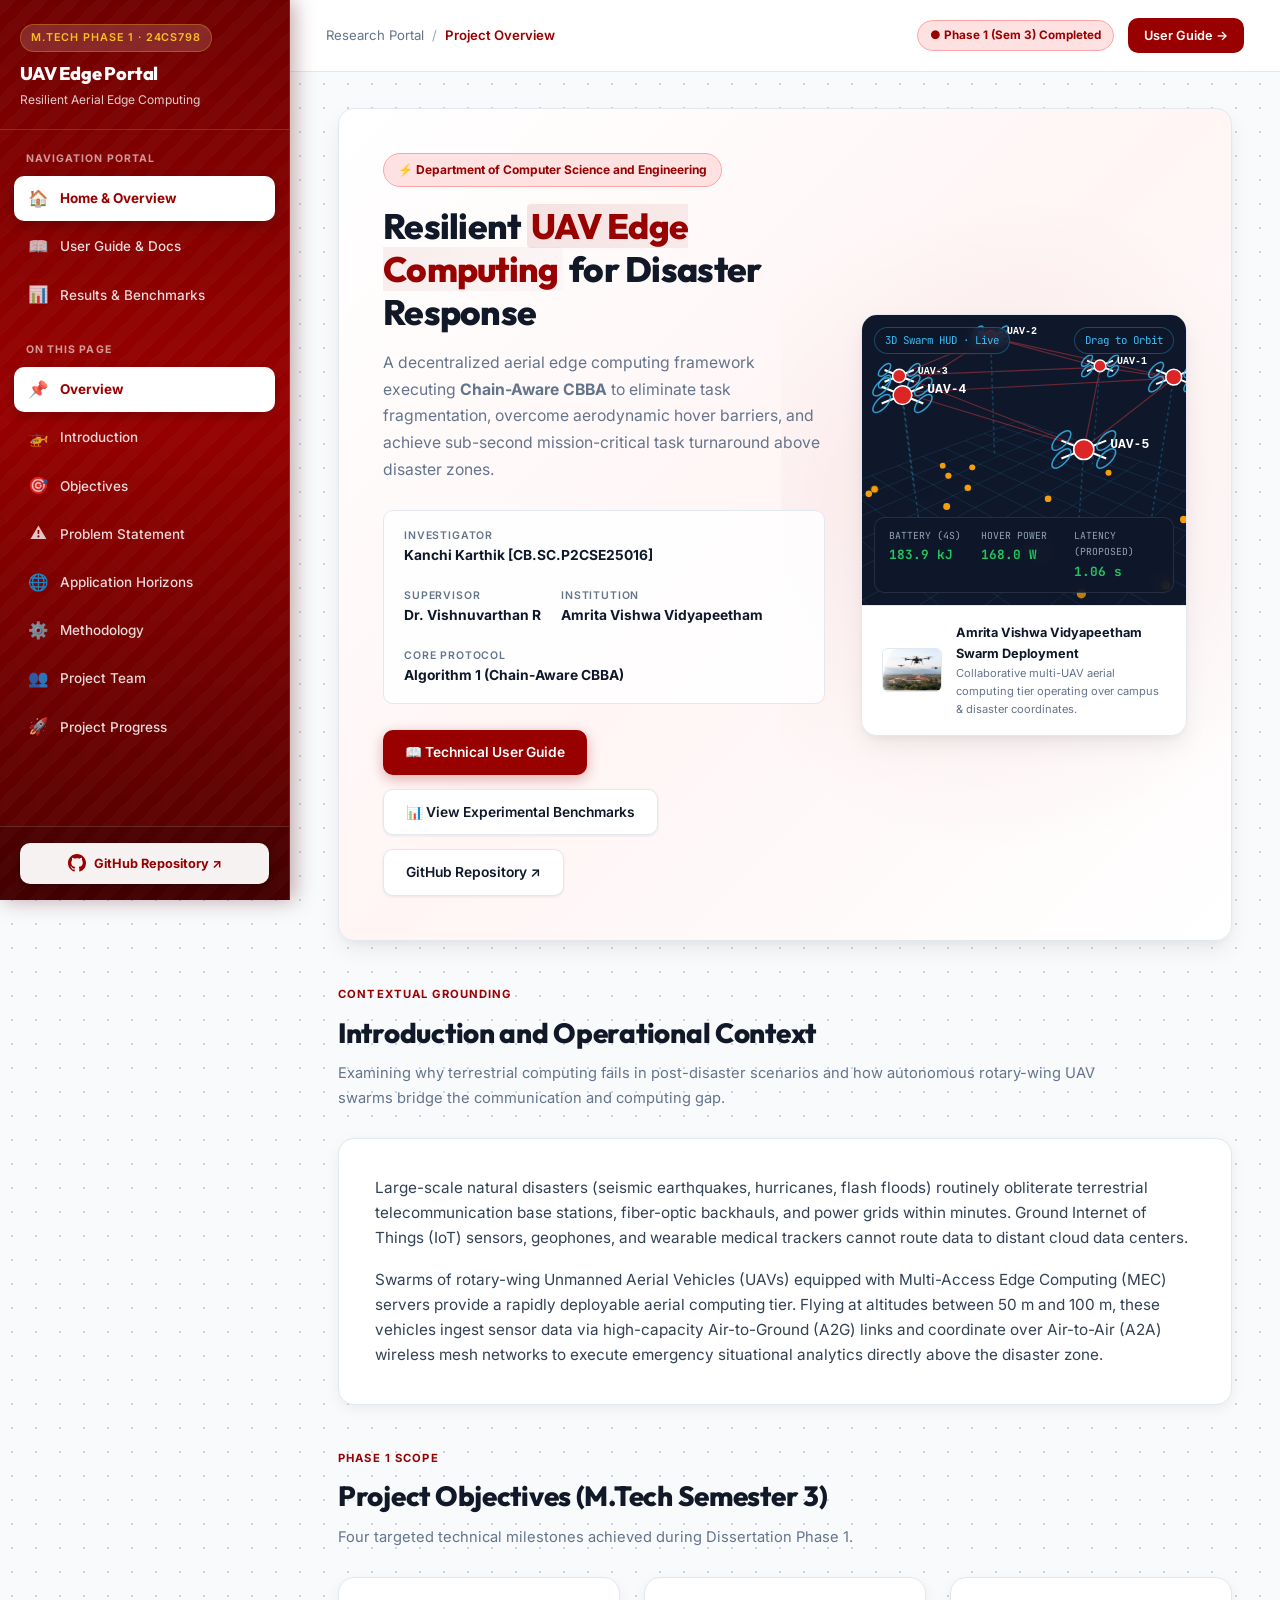
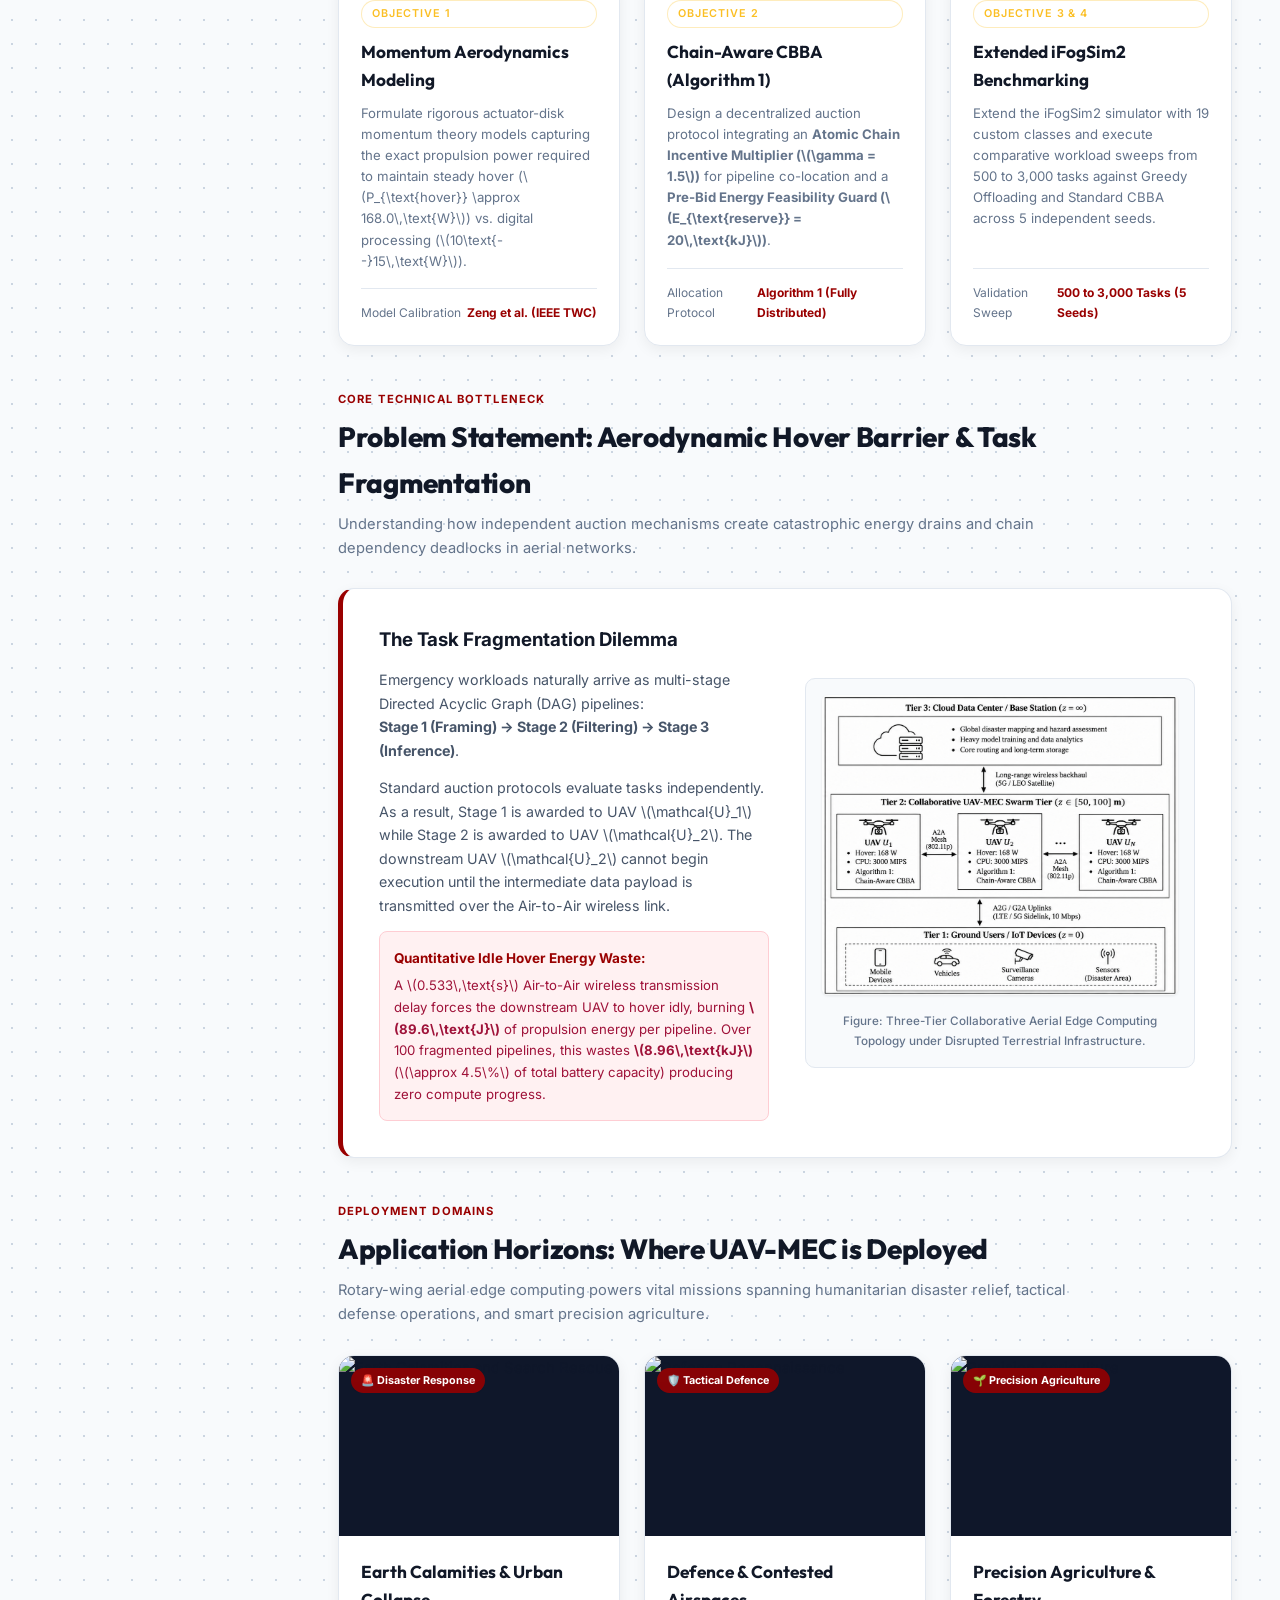
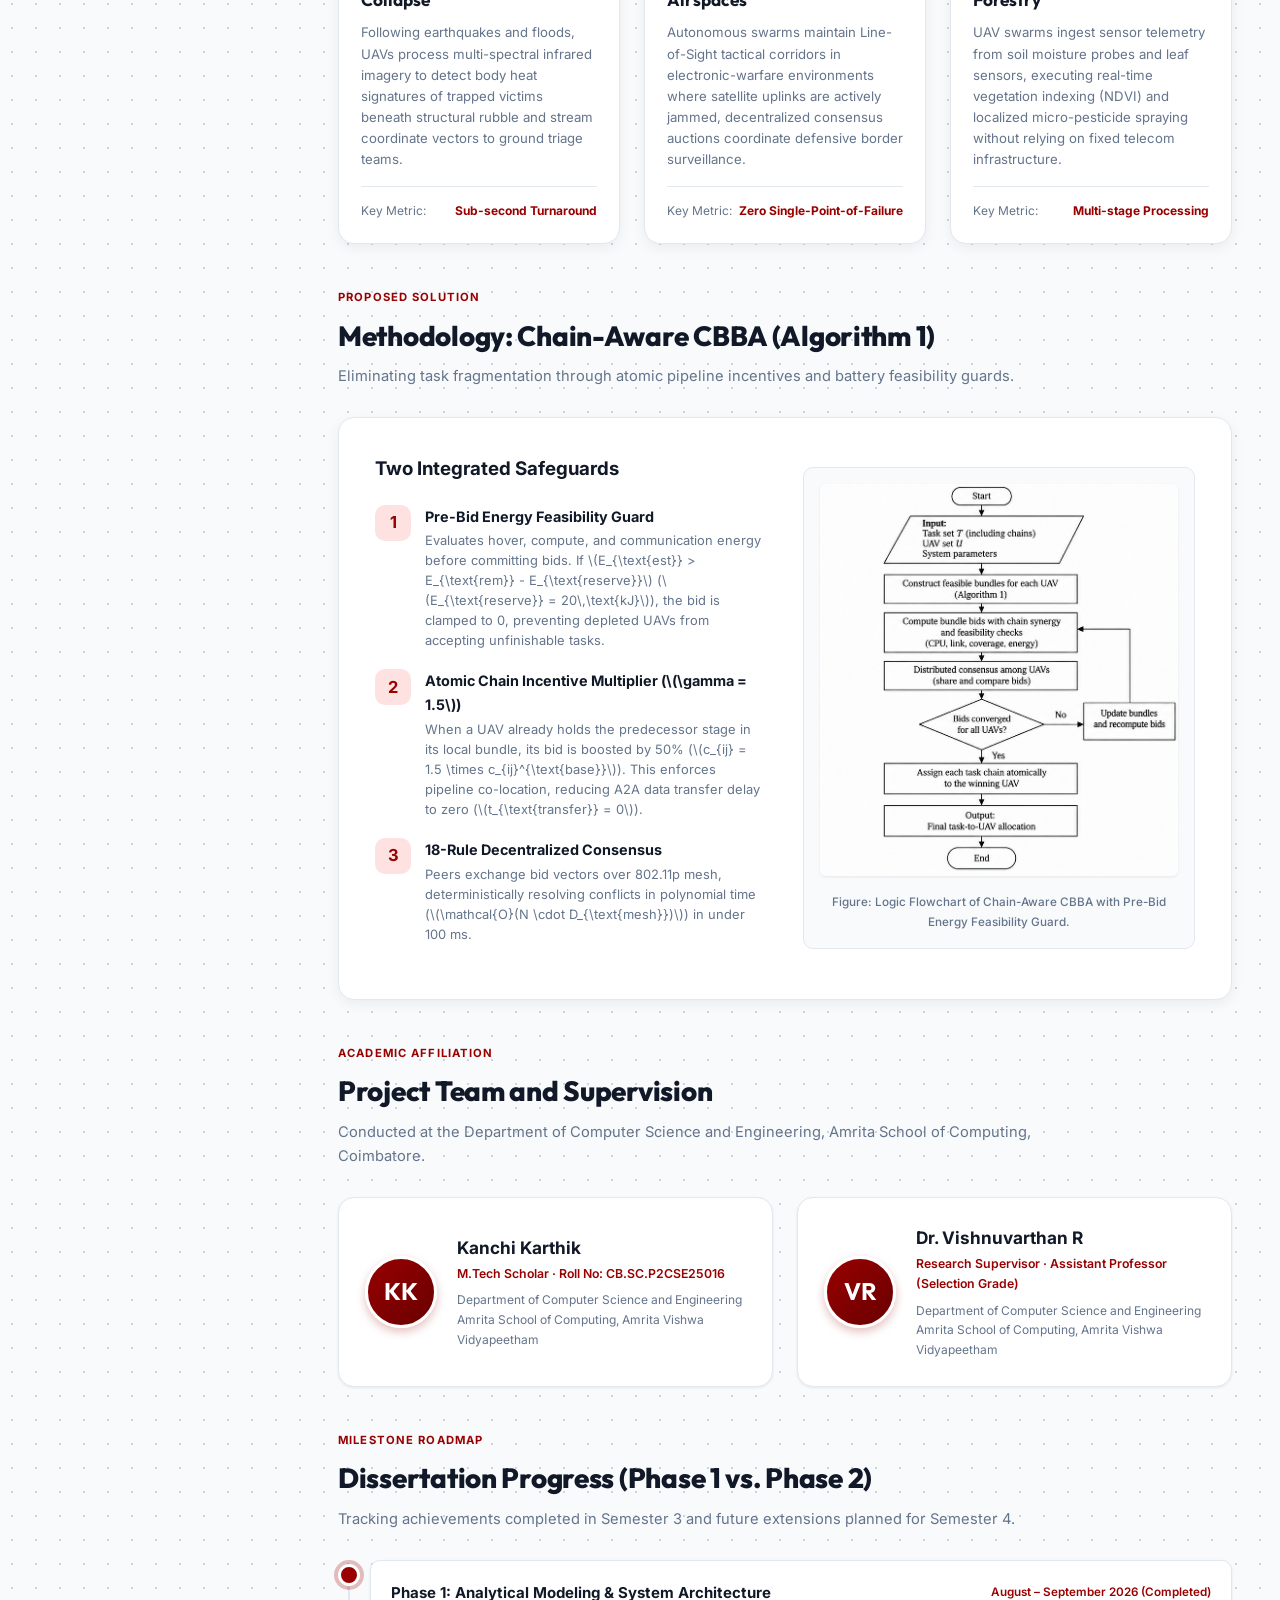
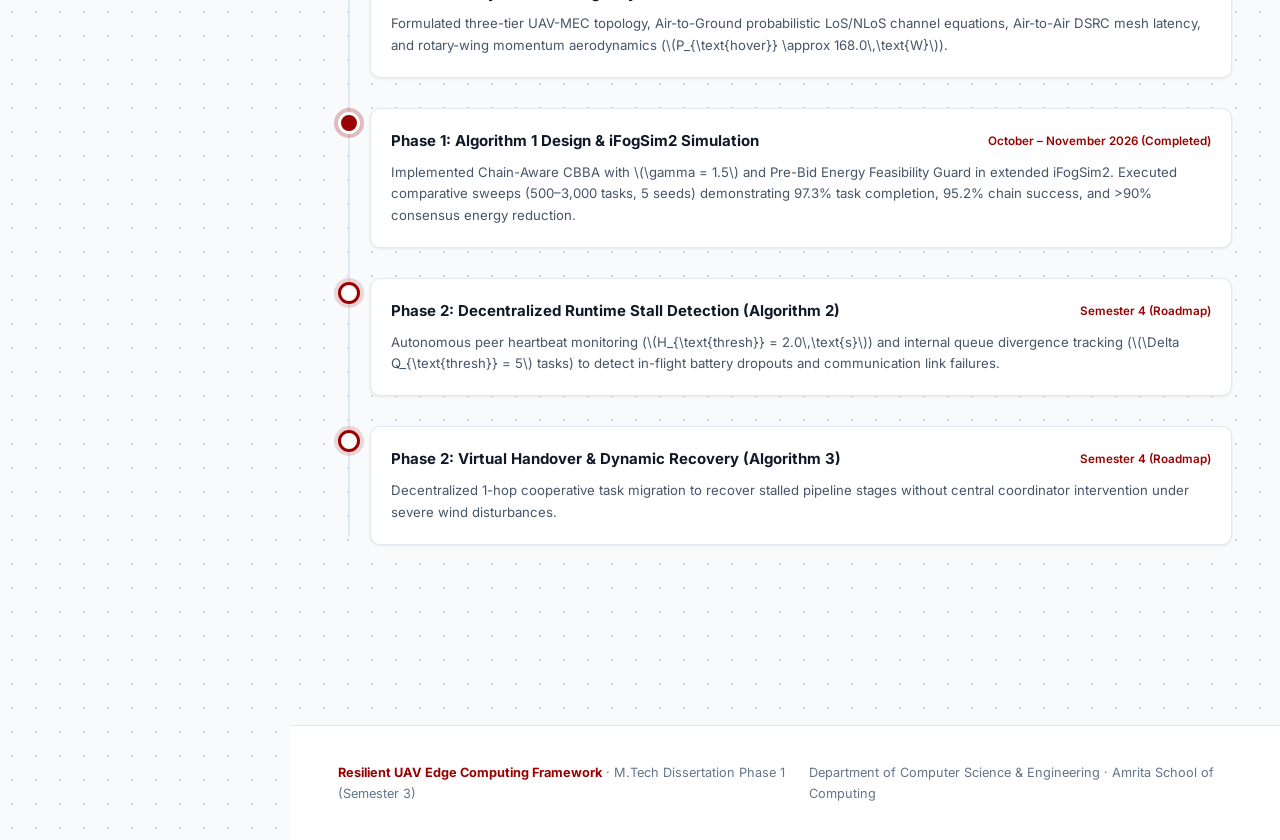
==== documented website/index.html @ 3f2ab765 "Add full interactive documentation portal with textured crimson theme and 3D UAV HUD" ====
<!DOCTYPE html>
<html lang="en">
<head>
  <meta charset="UTF-8">
  <meta name="viewport" content="width=device-width, initial-scale=1.0">
  <title>Resilient UAV Edge Computing | Disaster Response Documentation Portal</title>
  <link rel="stylesheet" href="css/style.css">
  <link rel="icon" href="assets/amrita_uav_hero.png">
  <!-- MathJax for rendering KaTeX/LaTeX math -->
  <script src="https://polyfill.io/v3/polyfill.min.js?features=es6"></script>
  <script id="MathJax-script" async src="https://cdn.jsdelivr.net/npm/mathjax@3/es5/tex-mml-chtml.js"></script>
</head>
<body>

<div class="app-container">

  <!-- ==============================================================================
       TEXTURED CRIMSON SIDEBAR
       ============================================================================== -->
  <aside class="sidebar">
    <div class="sidebar-header">
      <div class="brand-badge">M.Tech Phase 1 · 24CS798</div>
      <h2 class="brand-title">UAV Edge Portal</h2>
      <p class="brand-subtitle">Resilient Aerial Edge Computing</p>
    </div>

    <nav class="sidebar-nav">
      <div class="nav-group">
        <div class="nav-group-title">Navigation Portal</div>
        <a href="index.html" class="nav-link active">
          <span class="nav-icon">🏠</span> Home & Overview
        </a>
        <a href="documentation.html" class="nav-link">
          <span class="nav-icon">📖</span> User Guide & Docs
        </a>
        <a href="results.html" class="nav-link">
          <span class="nav-icon">📊</span> Results & Benchmarks
        </a>
      </div>

      <div class="nav-group">
        <div class="nav-group-title">On This Page</div>
        <a href="#overview" class="nav-link"><span class="nav-icon">📌</span> Overview</a>
        <a href="#introduction" class="nav-link"><span class="nav-icon">🚁</span> Introduction</a>
        <a href="#objectives" class="nav-link"><span class="nav-icon">🎯</span> Objectives</a>
        <a href="#problem" class="nav-link"><span class="nav-icon">⚠️</span> Problem Statement</a>
        <a href="#applications" class="nav-link"><span class="nav-icon">🌐</span> Application Horizons</a>
        <a href="#methodology" class="nav-link"><span class="nav-icon">⚙️</span> Methodology</a>
        <a href="#team" class="nav-link"><span class="nav-icon">👥</span> Project Team</a>
        <a href="#progress" class="nav-link"><span class="nav-icon">🚀</span> Project Progress</a>
      </div>
    </nav>

    <div class="sidebar-footer">
      <a href="https://github.com/Kanchi-karthik/Resilient-UAV-Edge-Computing" target="_blank" class="github-btn">
        <svg height="18" width="18" viewBox="0 0 16 16" fill="currentColor">
          <path d="M8 0C3.58 0 0 3.58 0 8c0 3.54 2.29 6.53 5.47 7.59.4.07.55-.17.55-.38 0-.19-.01-.82-.01-1.49-2.01.37-2.53-.49-2.69-.94-.09-.23-.48-.94-.82-1.13-.28-.15-.68-.52-.01-.53.63-.01 1.08.58 1.23.82.72 1.21 1.87.87 2.33.66.07-.52.28-.87.51-1.07-1.78-.2-3.64-.89-3.64-3.95 0-.87.31-1.59.82-2.15-.08-.2-.36-1.02.08-2.12 0 0 .67-.21 2.2.82.64-.18 1.32-.27 2-.27.68 0 1.36.09 2 .27 1.53-1.04 2.2-.82 2.2-.82.44 1.1.16 1.92.08 2.12.51.56.82 1.27.82 2.15 0 3.07-1.87 3.75-3.65 3.95.29.25.54.73.54 1.48 0 1.07-.01 1.93-.01 2.2 0 .21.15.46.55.38A8.013 8.013 0 0016 8c0-4.42-3.58-8-8-8z"/>
        </svg>
        GitHub Repository ↗
      </a>
    </div>
  </aside>

  <!-- ==============================================================================
       MAIN CONTENT AREA
       ============================================================================== -->
  <main class="main-wrapper">
    
    <!-- Top Sticky Header -->
    <header class="top-navbar">
      <div class="nav-crumbs">
        <button class="mobile-toggle" aria-label="Toggle navigation">☰</button>
        <a href="index.html">Research Portal</a>
        <span class="separator">/</span>
        <span class="current">Project Overview</span>
      </div>
      <div class="top-actions">
        <span class="badge-phase">● Phase 1 (Sem 3) Completed</span>
        <a href="documentation.html" class="btn-header btn-header-primary">User Guide →</a>
      </div>
    </header>

    <!-- Page Content Container -->
    <div class="page-content">

      <!-- ==============================================================================
           3D INTERACTIVE HERO SECTION & AMRITA UAV DEPLOYMENT SCENARIO
           ============================================================================== -->
      <section id="overview" class="hero-3d-section">
        <div class="hero-grid">
          <div class="hero-text-block">
            <div class="hero-pill">⚡ Department of Computer Science and Engineering</div>
            <h1 class="hero-title">
              Resilient <span class="highlight">UAV Edge Computing</span> for Disaster Response
            </h1>
            <p class="hero-desc">
              A decentralized aerial edge computing framework executing <strong>Chain-Aware CBBA</strong> to eliminate task fragmentation, overcome aerodynamic hover barriers, and achieve sub-second mission-critical task turnaround above disaster zones.
            </p>

            <div class="hero-meta-strip">
              <div class="meta-item">
                <span class="meta-label">Investigator</span>
                <span class="meta-val">Kanchi Karthik [CB.SC.P2CSE25016]</span>
              </div>
              <div class="meta-item">
                <span class="meta-label">Supervisor</span>
                <span class="meta-val">Dr. Vishnuvarthan R</span>
              </div>
              <div class="meta-item">
                <span class="meta-label">Institution</span>
                <span class="meta-val">Amrita Vishwa Vidyapeetham</span>
              </div>
              <div class="meta-item">
                <span class="meta-label">Core Protocol</span>
                <span class="meta-val">Algorithm 1 (Chain-Aware CBBA)</span>
              </div>
            </div>

            <div class="hero-buttons">
              <a href="documentation.html" class="btn btn-primary">📖 Technical User Guide</a>
              <a href="results.html" class="btn btn-secondary">📊 View Experimental Benchmarks</a>
              <a href="https://github.com/Kanchi-karthik/Resilient-UAV-Edge-Computing" target="_blank" class="btn btn-secondary">
                GitHub Repository ↗
              </a>
            </div>
          </div>

          <!-- Interactive 3D Canvas / HUD Card -->
          <div class="hero-interactive-card">
            <div class="canvas-container">
              <canvas id="uav3dCanvas"></canvas>
              <div class="hud-overlay">
                <span class="hud-pill">3D Swarm HUD · Live</span>
                <span class="hud-pill">Drag to Orbit</span>
              </div>
              <div class="hud-telemetry">
                <div class="telemetry-item">
                  <span class="telemetry-label">Battery (4S)</span>
                  <span id="hudBattery" class="telemetry-val">184.2 kJ</span>
                </div>
                <div class="telemetry-item">
                  <span class="telemetry-label">Hover Power</span>
                  <span class="telemetry-val">168.0 W</span>
                </div>
                <div class="telemetry-item">
                  <span class="telemetry-label">Latency (Proposed)</span>
                  <span id="hudLatency" class="telemetry-val">1.06 s</span>
                </div>
              </div>
            </div>

            <!-- College Campus Photo Attachment Bar -->
            <div class="campus-preview-bar">
              <img src="assets/amrita_uav_hero.png" alt="Amrita Campus UAV Deployment" class="campus-thumbnail">
              <div class="campus-info">
                <h4>Amrita Vishwa Vidyapeetham Swarm Deployment</h4>
                <p>Collaborative multi-UAV aerial computing tier operating over campus & disaster coordinates.</p>
              </div>
            </div>
          </div>
        </div>
      </section>

      <!-- ==============================================================================
           INTRODUCTION & OPERATIONAL CONTEXT
           ============================================================================== -->
      <section id="introduction" class="content-section">
        <div class="section-header">
          <span class="section-tag">Contextual Grounding</span>
          <h2 class="section-title">Introduction and Operational Context</h2>
          <p class="section-desc">
            Examining why terrestrial computing fails in post-disaster scenarios and how autonomous rotary-wing UAV swarms bridge the communication and computing gap.
          </p>
        </div>

        <div class="methodology-box">
          <p style="margin-bottom: 16px; font-size: 1.02rem; color: #334155;">
            Large-scale natural disasters (seismic earthquakes, hurricanes, flash floods) routinely obliterate terrestrial telecommunication base stations, fiber-optic backhauls, and power grids within minutes. Ground Internet of Things (IoT) sensors, geophones, and wearable medical trackers cannot route data to distant cloud data centers.
          </p>
          <p style="font-size: 1.02rem; color: #334155;">
            Swarms of rotary-wing Unmanned Aerial Vehicles (UAVs) equipped with Multi-Access Edge Computing (MEC) servers provide a rapidly deployable aerial computing tier. Flying at altitudes between 50 m and 100 m, these vehicles ingest sensor data via high-capacity Air-to-Ground (A2G) links and coordinate over Air-to-Air (A2A) wireless mesh networks to execute emergency situational analytics directly above the disaster zone.
          </p>
        </div>
      </section>

      <!-- ==============================================================================
           PROJECT OBJECTIVES
           ============================================================================== -->
      <section id="objectives" class="content-section">
        <div class="section-header">
          <span class="section-tag">Phase 1 Scope</span>
          <h2 class="section-title">Project Objectives (M.Tech Semester 3)</h2>
          <p class="section-desc">
            Four targeted technical milestones achieved during Dissertation Phase 1.
          </p>
        </div>

        <div class="cards-grid-3">
          <div class="app-card">
            <div class="app-card-body">
              <div class="brand-badge">Objective 1</div>
              <h3 class="app-card-title">Momentum Aerodynamics Modeling</h3>
              <p class="app-card-text">
                Formulate rigorous actuator-disk momentum theory models capturing the exact propulsion power required to maintain steady hover (\(P_{\text{hover}} \approx 168.0\,\text{W}\)) vs. digital processing (\(10\text{--}15\,\text{W}\)).
              </p>
              <div class="app-card-footer">
                <span>Model Calibration</span>
                <strong>Zeng et al. (IEEE TWC)</strong>
              </div>
            </div>
          </div>

          <div class="app-card">
            <div class="app-card-body">
              <div class="brand-badge">Objective 2</div>
              <h3 class="app-card-title">Chain-Aware CBBA (Algorithm 1)</h3>
              <p class="app-card-text">
                Design a decentralized auction protocol integrating an <strong>Atomic Chain Incentive Multiplier (\(\gamma = 1.5\))</strong> for pipeline co-location and a <strong>Pre-Bid Energy Feasibility Guard (\(E_{\text{reserve}} = 20\,\text{kJ}\))</strong>.
              </p>
              <div class="app-card-footer">
                <span>Allocation Protocol</span>
                <strong>Algorithm 1 (Fully Distributed)</strong>
              </div>
            </div>
          </div>

          <div class="app-card">
            <div class="app-card-body">
              <div class="brand-badge">Objective 3 & 4</div>
              <h3 class="app-card-title">Extended iFogSim2 Benchmarking</h3>
              <p class="app-card-text">
                Extend the iFogSim2 simulator with 19 custom classes and execute comparative workload sweeps from 500 to 3,000 tasks against Greedy Offloading and Standard CBBA across 5 independent seeds.
              </p>
              <div class="app-card-footer">
                <span>Validation Sweep</span>
                <strong>500 to 3,000 Tasks (5 Seeds)</strong>
              </div>
            </div>
          </div>
        </div>
      </section>

      <!-- ==============================================================================
           PROBLEM STATEMENT: THE AERODYNAMIC HOVER BARRIER & TASK FRAGMENTATION
           ============================================================================== -->
      <section id="problem" class="content-section">
        <div class="section-header">
          <span class="section-tag">Core Technical Bottleneck</span>
          <h2 class="section-title">Problem Statement: Aerodynamic Hover Barrier & Task Fragmentation</h2>
          <p class="section-desc">
            Understanding how independent auction mechanisms create catastrophic energy drains and chain dependency deadlocks in aerial networks.
          </p>
        </div>

        <div class="methodology-box" style="border-left: 5px solid var(--primary-red);">
          <div class="methodology-grid">
            <div>
              <h3 style="font-size: 1.25rem; font-weight: 700; color: #111827; margin-bottom: 12px;">
                The Task Fragmentation Dilemma
              </h3>
              <p style="font-size: 0.95rem; color: #475569; line-height: 1.65; margin-bottom: 14px;">
                Emergency workloads naturally arrive as multi-stage Directed Acyclic Graph (DAG) pipelines:
                <br><strong>Stage 1 (Framing) → Stage 2 (Filtering) → Stage 3 (Inference)</strong>.
              </p>
              <p style="font-size: 0.95rem; color: #475569; line-height: 1.65; margin-bottom: 14px;">
                Standard auction protocols evaluate tasks independently. As a result, Stage 1 is awarded to UAV \(\mathcal{U}_1\) while Stage 2 is awarded to UAV \(\mathcal{U}_2\). The downstream UAV \(\mathcal{U}_2\) cannot begin execution until the intermediate data payload is transmitted over the Air-to-Air wireless link.
              </p>
              <div style="background: #fff1f2; border: 1px solid #fecdd3; padding: 14px; border-radius: 8px;">
                <strong style="color: #990000; font-size: 0.9rem;">Quantitative Idle Hover Energy Waste:</strong>
                <p style="font-size: 0.88rem; color: #9f1239; margin-top: 4px;">
                  A \(0.533\,\text{s}\) Air-to-Air wireless transmission delay forces the downstream UAV to hover idly, burning <strong>\(89.6\,\text{J}\)</strong> of propulsion energy per pipeline. Over 100 fragmented pipelines, this wastes <strong>\(8.96\,\text{kJ}\)</strong> (\(\approx 4.5\%\) of total battery capacity) producing zero compute progress.
                </p>
              </div>
            </div>

            <div class="diagram-card">
              <img src="assets/architecture_ieee_bw.png" alt="Three-Tier Collaborative Architecture">
              <div class="diagram-caption">Figure: Three-Tier Collaborative Aerial Edge Computing Topology under Disrupted Terrestrial Infrastructure.</div>
            </div>
          </div>
        </div>
      </section>

      <!-- ==============================================================================
           APPLICATION HORIZONS: AGRICULTURE, DEFENCE, AND EARTH CALAMITIES
           ============================================================================== -->
      <section id="applications" class="content-section">
        <div class="section-header">
          <span class="section-tag">Deployment Domains</span>
          <h2 class="section-title">Application Horizons: Where UAV-MEC is Deployed</h2>
          <p class="section-desc">
            Rotary-wing aerial edge computing powers vital missions spanning humanitarian disaster relief, tactical defense operations, and smart precision agriculture.
          </p>
        </div>

        <div class="cards-grid-3">
          <!-- Card 1: Earth Calamities -->
          <div class="app-card">
            <div class="app-card-img-wrap">
              <img src="https://images.unsplash.com/photo-1547683905-f686c993aae5?auto=format&fit=crop&w=800&q=80" alt="Earth Calamities and Search Rescue" class="app-card-img">
              <span class="app-card-badge">🚨 Disaster Response</span>
            </div>
            <div class="app-card-body">
              <h3 class="app-card-title">Earth Calamities & Urban Collapse</h3>
              <p class="app-card-text">
                Following earthquakes and floods, UAVs process multi-spectral infrared imagery to detect body heat signatures of trapped victims beneath structural rubble and stream coordinate vectors to ground triage teams.
              </p>
              <div class="app-card-footer">
                <span>Key Metric:</span>
                <strong>Sub-second Turnaround</strong>
              </div>
            </div>
          </div>

          <!-- Card 2: Defence & Tactical Reconnaissance -->
          <div class="app-card">
            <div class="app-card-img-wrap">
              <img src="https://images.unsplash.com/photo-1508614589041-895b88991e3e?auto=format&fit=crop&w=800&q=80" alt="Defence Reconnaissance" class="app-card-img">
              <span class="app-card-badge">🛡️ Tactical Defence</span>
            </div>
            <div class="app-card-body">
              <h3 class="app-card-title">Defence & Contested Airspaces</h3>
              <p class="app-card-text">
                Autonomous swarms maintain Line-of-Sight tactical corridors in electronic-warfare environments where satellite uplinks are actively jammed, decentralized consensus auctions coordinate defensive border surveillance.
              </p>
              <div class="app-card-footer">
                <span>Key Metric:</span>
                <strong>Zero Single-Point-of-Failure</strong>
              </div>
            </div>
          </div>

          <!-- Card 3: Precision Agriculture -->
          <div class="app-card">
            <div class="app-card-img-wrap">
              <img src="https://images.unsplash.com/photo-1586771107445-d3ca888129ff?auto=format&fit=crop&w=800&q=80" alt="Precision Agriculture" class="app-card-img">
              <span class="app-card-badge">🌱 Precision Agriculture</span>
            </div>
            <div class="app-card-body">
              <h3 class="app-card-title">Precision Agriculture & Forestry</h3>
              <p class="app-card-text">
                UAV swarms ingest sensor telemetry from soil moisture probes and leaf sensors, executing real-time vegetation indexing (NDVI) and localized micro-pesticide spraying without relying on fixed telecom infrastructure.
              </p>
              <div class="app-card-footer">
                <span>Key Metric:</span>
                <strong>Multi-stage Processing</strong>
              </div>
            </div>
          </div>
        </div>
      </section>

      <!-- ==============================================================================
           METHODOLOGY & ALGORITHM 1 HIGHLIGHT
           ============================================================================== -->
      <section id="methodology" class="content-section">
        <div class="section-header">
          <span class="section-tag">Proposed Solution</span>
          <h2 class="section-title">Methodology: Chain-Aware CBBA (Algorithm 1)</h2>
          <p class="section-desc">
            Eliminating task fragmentation through atomic pipeline incentives and battery feasibility guards.
          </p>
        </div>

        <div class="methodology-box">
          <div class="methodology-grid">
            <div>
              <h3 style="font-size: 1.25rem; font-weight: 700; color: #111827; margin-bottom: 12px;">
                Two Integrated Safeguards
              </h3>
              
              <ul class="feature-list">
                <li class="feature-item">
                  <div class="feature-icon">1</div>
                  <div class="feature-text">
                    <h4>Pre-Bid Energy Feasibility Guard</h4>
                    <p>Evaluates hover, compute, and communication energy before committing bids. If \(E_{\text{est}} > E_{\text{rem}} - E_{\text{reserve}}\) (\(E_{\text{reserve}} = 20\,\text{kJ}\)), the bid is clamped to 0, preventing depleted UAVs from accepting unfinishable tasks.</p>
                  </div>
                </li>

                <li class="feature-item">
                  <div class="feature-icon">2</div>
                  <div class="feature-text">
                    <h4>Atomic Chain Incentive Multiplier (\(\gamma = 1.5\))</h4>
                    <p>When a UAV already holds the predecessor stage in its local bundle, its bid is boosted by 50% (\(c_{ij} = 1.5 \times c_{ij}^{\text{base}}\)). This enforces pipeline co-location, reducing A2A data transfer delay to zero (\(t_{\text{transfer}} = 0\)).</p>
                  </div>
                </li>

                <li class="feature-item">
                  <div class="feature-icon">3</div>
                  <div class="feature-text">
                    <h4>18-Rule Decentralized Consensus</h4>
                    <p>Peers exchange bid vectors over 802.11p mesh, deterministically resolving conflicts in polynomial time (\(\mathcal{O}(N \cdot D_{\text{mesh}})\)) in under 100 ms.</p>
                  </div>
                </li>
              </ul>
            </div>

            <div class="diagram-card">
              <img src="assets/algo1_flowchart_ieee_bw.png" alt="Algorithm 1 Flowchart">
              <div class="diagram-caption">Figure: Logic Flowchart of Chain-Aware CBBA with Pre-Bid Energy Feasibility Guard.</div>
            </div>
          </div>
        </div>
      </section>

      <!-- ==============================================================================
           PROJECT TEAM
           ============================================================================== -->
      <section id="team" class="content-section">
        <div class="section-header">
          <span class="section-tag">Academic Affiliation</span>
          <h2 class="section-title">Project Team and Supervision</h2>
          <p class="section-desc">
            Conducted at the Department of Computer Science and Engineering, Amrita School of Computing, Coimbatore.
          </p>
        </div>

        <div class="team-grid">
          <div class="team-card">
            <div class="team-avatar">KK</div>
            <div class="team-info">
              <h3>Kanchi Karthik</h3>
              <div class="team-role">M.Tech Scholar · Roll No: CB.SC.P2CSE25016</div>
              <div class="team-dept">
                Department of Computer Science and Engineering<br>
                Amrita School of Computing, Amrita Vishwa Vidyapeetham
              </div>
            </div>
          </div>

          <div class="team-card">
            <div class="team-avatar">VR</div>
            <div class="team-info">
              <h3>Dr. Vishnuvarthan R</h3>
              <div class="team-role">Research Supervisor · Assistant Professor (Selection Grade)</div>
              <div class="team-dept">
                Department of Computer Science and Engineering<br>
                Amrita School of Computing, Amrita Vishwa Vidyapeetham
              </div>
            </div>
          </div>
        </div>
      </section>

      <!-- ==============================================================================
           PROJECT PROGRESS TIMELINE
           ============================================================================== -->
      <section id="progress" class="content-section">
        <div class="section-header">
          <span class="section-tag">Milestone Roadmap</span>
          <h2 class="section-title">Dissertation Progress (Phase 1 vs. Phase 2)</h2>
          <p class="section-desc">
            Tracking achievements completed in Semester 3 and future extensions planned for Semester 4.
          </p>
        </div>

        <div class="timeline">
          <div class="timeline-item">
            <div class="timeline-point active"></div>
            <div class="timeline-content">
              <div class="timeline-header">
                <h4>Phase 1: Analytical Modeling & System Architecture</h4>
                <span class="timeline-date">August – September 2026 (Completed)</span>
              </div>
              <p style="font-size: 0.88rem; color: #475569;">
                Formulated three-tier UAV-MEC topology, Air-to-Ground probabilistic LoS/NLoS channel equations, Air-to-Air DSRC mesh latency, and rotary-wing momentum aerodynamics (\(P_{\text{hover}} \approx 168.0\,\text{W}\)).
              </p>
            </div>
          </div>

          <div class="timeline-item">
            <div class="timeline-point active"></div>
            <div class="timeline-content">
              <div class="timeline-header">
                <h4>Phase 1: Algorithm 1 Design & iFogSim2 Simulation</h4>
                <span class="timeline-date">October – November 2026 (Completed)</span>
              </div>
              <p style="font-size: 0.88rem; color: #475569;">
                Implemented Chain-Aware CBBA with \(\gamma = 1.5\) and Pre-Bid Energy Feasibility Guard in extended iFogSim2. Executed comparative sweeps (500–3,000 tasks, 5 seeds) demonstrating 97.3% task completion, 95.2% chain success, and &gt;90% consensus energy reduction.
              </p>
            </div>
          </div>

          <div class="timeline-item">
            <div class="timeline-point"></div>
            <div class="timeline-content">
              <div class="timeline-header">
                <h4>Phase 2: Decentralized Runtime Stall Detection (Algorithm 2)</h4>
                <span class="timeline-date">Semester 4 (Roadmap)</span>
              </div>
              <p style="font-size: 0.88rem; color: #475569;">
                Autonomous peer heartbeat monitoring (\(H_{\text{thresh}} = 2.0\,\text{s}\)) and internal queue divergence tracking (\(\Delta Q_{\text{thresh}} = 5\) tasks) to detect in-flight battery dropouts and communication link failures.
              </p>
            </div>
          </div>

          <div class="timeline-item">
            <div class="timeline-point"></div>
            <div class="timeline-content">
              <div class="timeline-header">
                <h4>Phase 2: Virtual Handover & Dynamic Recovery (Algorithm 3)</h4>
                <span class="timeline-date">Semester 4 (Roadmap)</span>
              </div>
              <p style="font-size: 0.88rem; color: #475569;">
                Decentralized 1-hop cooperative task migration to recover stalled pipeline stages without central coordinator intervention under severe wind disturbances.
              </p>
            </div>
          </div>
        </div>
      </section>

    </div>

    <!-- Portal Footer -->
    <footer class="portal-footer">
      <div>
        <strong>Resilient UAV Edge Computing Framework</strong> · M.Tech Dissertation Phase 1 (Semester 3)
      </div>
      <div>
        Department of Computer Science & Engineering · Amrita School of Computing
      </div>
    </footer>

  </main>
</div>

<script src="js/three-hero.js"></script>
<script src="js/main.js"></script>
</body>
</html>
---- documented website/css/style.css ----
/* ==============================================================================
   RESILIENT UAV EDGE COMPUTING DOCUMENTATION PORTAL
   Theme: Textured Crimson Red & Clean Academic White
   Author: Kanchi Karthik [CB.SC.P2CSE25016] | Supervisor: Dr. Vishnuvarthan R
   Amrita School of Computing, Amrita Vishwa Vidyapeetham
   ============================================================================== */

@import url('https://fonts.googleapis.com/css2?family=Inter:wght@300;400;500;600;700;800&family=JetBrains+Mono:wght@400;500;600&family=Outfit:wght@400;500;600;700;800&display=swap');

:root {
  --primary-red: #990000;
  --primary-red-hover: #b3002d;
  --deep-crimson: #680000;
  --dark-red: #520000;
  --accent-gold: #fbbf24;
  --accent-red-light: #fee2e2;
  --accent-red-border: #fca5a5;
  
  --bg-main: #f8fafc;
  --bg-card: #ffffff;
  --bg-card-subtle: #f1f5f9;
  --bg-sidebar: linear-gradient(180deg, #700000 0%, #990000 45%, #500000 100%);
  
  --text-main: #0f172a;
  --text-muted: #64748b;
  --text-light: #94a3b8;
  --text-white: #ffffff;
  
  --border-light: #e2e8f0;
  --border-focus: #b3002d;
  --shadow-sm: 0 1px 3px rgba(0,0,0,0.08);
  --shadow-md: 0 4px 14px rgba(0,0,0,0.06);
  --shadow-lg: 0 10px 25px -3px rgba(0,0,0,0.08), 0 4px 6px -2px rgba(0,0,0,0.04);
  --shadow-crimson: 0 8px 24px rgba(153, 0, 0, 0.25);
  
  --sidebar-width: 290px;
  --header-height: 72px;
  --radius-sm: 6px;
  --radius-md: 10px;
  --radius-lg: 16px;
  --radius-full: 9999px;
  
  --font-sans: 'Inter', -apple-system, BlinkMacSystemFont, sans-serif;
  --font-heading: 'Outfit', var(--font-sans);
  --font-mono: 'JetBrains Mono', monospace;
}

* {
  margin: 0;
  padding: 0;
  box-sizing: border-box;
}

html {
  scroll-behavior: smooth;
  font-size: 15px;
}

body {
  font-family: var(--font-sans);
  background-color: var(--bg-main);
  color: var(--text-main);
  line-height: 1.65;
  background-image: radial-gradient(#cbd5e1 0.75px, transparent 0.75px);
  background-size: 24px 24px;
  overflow-x: hidden;
}

/* ==============================================================================
   LAYOUT & CONTAINER
   ============================================================================== */
.app-container {
  display: flex;
  min-height: 100vh;
}

/* ==============================================================================
   TEXTURED CRIMSON SIDEBAR
   ============================================================================== */
.sidebar {
  width: var(--sidebar-width);
  background: var(--bg-sidebar);
  color: var(--text-white);
  position: fixed;
  top: 0;
  bottom: 0;
  left: 0;
  z-index: 100;
  display: flex;
  flex-direction: column;
  box-shadow: 4px 0 20px rgba(80, 0, 0, 0.35);
  border-right: 1px solid rgba(255, 255, 255, 0.12);
  transition: transform 0.3s cubic-bezier(0.4, 0, 0.2, 1);
  overflow-y: auto;
}

/* Subtle textured overlay on sidebar */
.sidebar::before {
  content: "";
  position: absolute;
  top: 0; left: 0; right: 0; bottom: 0;
  background-image: 
    radial-gradient(rgba(255, 255, 255, 0.08) 1px, transparent 0),
    linear-gradient(135deg, rgba(255,255,255,0.04) 25%, transparent 25%, transparent 50%, rgba(255,255,255,0.04) 50%, rgba(255,255,255,0.04) 75%, transparent 75%, transparent);
  background-size: 16px 16px, 32px 32px;
  pointer-events: none;
  opacity: 0.6;
}

.sidebar-header {
  padding: 24px 20px 20px 20px;
  position: relative;
  border-bottom: 1px solid rgba(255, 255, 255, 0.15);
}

.brand-badge {
  display: inline-flex;
  align-items: center;
  gap: 6px;
  background: rgba(255, 255, 255, 0.15);
  backdrop-filter: blur(8px);
  padding: 4px 10px;
  border-radius: var(--radius-full);
  font-size: 0.72rem;
  font-weight: 600;
  text-transform: uppercase;
  letter-spacing: 0.08em;
  color: var(--accent-gold);
  margin-bottom: 10px;
  border: 1px solid rgba(251, 191, 36, 0.3);
}

.brand-title {
  font-family: var(--font-heading);
  font-size: 1.22rem;
  font-weight: 800;
  line-height: 1.3;
  color: #ffffff;
  letter-spacing: -0.01em;
}

.brand-subtitle {
  font-size: 0.8rem;
  color: rgba(255, 255, 255, 0.8);
  margin-top: 4px;
  font-weight: 400;
}

.sidebar-nav {
  flex: 1;
  padding: 20px 14px;
  position: relative;
}

.nav-group {
  margin-bottom: 24px;
}

.nav-group-title {
  font-size: 0.7rem;
  font-weight: 700;
  text-transform: uppercase;
  letter-spacing: 0.1em;
  color: rgba(255, 255, 255, 0.6);
  padding: 0 12px;
  margin-bottom: 8px;
}

.nav-link {
  display: flex;
  align-items: center;
  gap: 12px;
  padding: 9px 14px;
  color: rgba(255, 255, 255, 0.85);
  text-decoration: none;
  font-size: 0.9rem;
  font-weight: 500;
  border-radius: var(--radius-md);
  transition: all 0.2s ease;
  position: relative;
  margin-bottom: 3px;
}

.nav-link:hover {
  background: rgba(255, 255, 255, 0.16);
  color: #ffffff;
  transform: translateX(3px);
}

.nav-link.active {
  background: #ffffff;
  color: var(--primary-red);
  font-weight: 700;
  box-shadow: 0 4px 12px rgba(0, 0, 0, 0.2);
}

.nav-link.active .nav-icon {
  color: var(--primary-red);
}

.nav-icon {
  font-size: 1.1rem;
  opacity: 0.9;
  width: 20px;
  display: inline-flex;
  justify-content: center;
}

.sidebar-footer {
  padding: 16px 20px;
  border-top: 1px solid rgba(255, 255, 255, 0.15);
  position: relative;
  background: rgba(0, 0, 0, 0.15);
}

.github-btn {
  display: flex;
  align-items: center;
  justify-content: center;
  gap: 8px;
  width: 100%;
  padding: 10px 14px;
  background: rgba(255, 255, 255, 0.95);
  color: var(--primary-red);
  border-radius: var(--radius-md);
  text-decoration: none;
  font-weight: 700;
  font-size: 0.85rem;
  transition: all 0.2s ease;
  box-shadow: 0 4px 10px rgba(0, 0, 0, 0.25);
}

.github-btn:hover {
  background: #ffffff;
  transform: translateY(-2px);
  box-shadow: 0 6px 16px rgba(0, 0, 0, 0.35);
  color: var(--deep-crimson);
}

/* ==============================================================================
   MAIN CONTENT AREA
   ============================================================================== */
.main-wrapper {
  margin-left: var(--sidebar-width);
  flex: 1;
  display: flex;
  flex-direction: column;
  min-width: 0;
}

.top-navbar {
  height: var(--header-height);
  background: rgba(255, 255, 255, 0.92);
  backdrop-filter: blur(12px);
  border-bottom: 1px solid var(--border-light);
  display: flex;
  align-items: center;
  justify-content: space-between;
  padding: 0 36px;
  position: sticky;
  top: 0;
  z-index: 90;
}

.nav-crumbs {
  display: flex;
  align-items: center;
  gap: 8px;
  font-size: 0.88rem;
  color: var(--text-muted);
}

.nav-crumbs a {
  color: var(--text-muted);
  text-decoration: none;
  transition: color 0.15s;
}

.nav-crumbs a:hover {
  color: var(--primary-red);
}

.nav-crumbs .separator {
  color: var(--text-light);
}

.nav-crumbs .current {
  color: var(--primary-red);
  font-weight: 600;
}

.top-actions {
  display: flex;
  align-items: center;
  gap: 14px;
}

.badge-phase {
  background: var(--accent-red-light);
  color: var(--primary-red);
  border: 1px solid var(--accent-red-border);
  font-size: 0.78rem;
  font-weight: 700;
  padding: 5px 12px;
  border-radius: var(--radius-full);
  display: inline-flex;
  align-items: center;
  gap: 6px;
}

.btn-header {
  padding: 7px 16px;
  font-size: 0.85rem;
  font-weight: 600;
  border-radius: var(--radius-md);
  text-decoration: none;
  display: inline-flex;
  align-items: center;
  gap: 6px;
  transition: all 0.2s ease;
}

.btn-header-primary {
  background: var(--primary-red);
  color: #ffffff;
}

.btn-header-primary:hover {
  background: var(--primary-red-hover);
  transform: translateY(-1px);
}

.mobile-toggle {
  display: none;
  background: none;
  border: none;
  font-size: 1.5rem;
  color: var(--primary-red);
  cursor: pointer;
}

/* ==============================================================================
   PAGE CONTAINER & SECTIONS
   ============================================================================== */
.page-content {
  padding: 36px 48px 80px 48px;
  max-width: 1240px;
}

/* ==============================================================================
   HERO / 3D LANDING SECTION
   ============================================================================== */
.hero-3d-section {
  position: relative;
  background: linear-gradient(135deg, #ffffff 0%, #fff5f5 50%, #ffffff 100%);
  border-radius: var(--radius-lg);
  border: 1px solid var(--border-light);
  box-shadow: var(--shadow-lg);
  padding: 44px;
  margin-bottom: 40px;
  overflow: hidden;
}

.hero-3d-section::after {
  content: "";
  position: absolute;
  top: 0; right: 0; width: 450px; height: 100%;
  background: radial-gradient(circle at center, rgba(153, 0, 0, 0.07) 0%, transparent 70%);
  pointer-events: none;
}

.hero-grid {
  display: grid;
  grid-template-columns: 1.15fr 0.85fr;
  gap: 36px;
  align-items: center;
  position: relative;
  z-index: 2;
}

.hero-pill {
  display: inline-flex;
  align-items: center;
  gap: 8px;
  background: var(--accent-red-light);
  color: var(--primary-red);
  border: 1px solid var(--accent-red-border);
  padding: 6px 14px;
  border-radius: var(--radius-full);
  font-size: 0.8rem;
  font-weight: 700;
  margin-bottom: 18px;
}

.hero-title {
  font-family: var(--font-heading);
  font-size: 2.35rem;
  font-weight: 800;
  line-height: 1.22;
  color: #111827;
  margin-bottom: 16px;
  letter-spacing: -0.02em;
}

.hero-title span.highlight {
  color: var(--primary-red);
  background: linear-gradient(120deg, rgba(153,0,0,0.1) 0%, rgba(153,0,0,0.02) 100%);
  padding: 0 4px;
  border-radius: 4px;
}

.hero-desc {
  font-size: 1.05rem;
  color: var(--text-muted);
  line-height: 1.7;
  margin-bottom: 26px;
}

.hero-meta-strip {
  display: flex;
  flex-wrap: wrap;
  gap: 20px;
  padding: 16px 20px;
  background: rgba(255, 255, 255, 0.85);
  border: 1px solid var(--border-light);
  border-radius: var(--radius-md);
  margin-bottom: 26px;
}

.meta-item {
  display: flex;
  flex-direction: column;
}

.meta-label {
  font-size: 0.7rem;
  text-transform: uppercase;
  letter-spacing: 0.08em;
  color: var(--text-muted);
  font-weight: 600;
}

.meta-val {
  font-size: 0.92rem;
  font-weight: 700;
  color: var(--text-main);
}

.hero-buttons {
  display: flex;
  flex-wrap: wrap;
  gap: 14px;
}

.btn {
  display: inline-flex;
  align-items: center;
  gap: 8px;
  padding: 11px 22px;
  font-size: 0.92rem;
  font-weight: 600;
  border-radius: var(--radius-md);
  text-decoration: none;
  cursor: pointer;
  border: none;
  transition: all 0.2s cubic-bezier(0.4, 0, 0.2, 1);
}

.btn-primary {
  background: var(--primary-red);
  color: #ffffff;
  box-shadow: 0 4px 14px rgba(153, 0, 0, 0.3);
}

.btn-primary:hover {
  background: var(--primary-red-hover);
  transform: translateY(-2px);
  box-shadow: 0 6px 20px rgba(153, 0, 0, 0.4);
}

.btn-secondary {
  background: #ffffff;
  color: var(--text-main);
  border: 1px solid var(--border-light);
  box-shadow: var(--shadow-sm);
}

.btn-secondary:hover {
  border-color: var(--primary-red);
  color: var(--primary-red);
  transform: translateY(-2px);
  box-shadow: var(--shadow-md);
}

/* Interactive 3D Canvas / Campus UAV Hero Card */
.hero-interactive-card {
  position: relative;
  background: #ffffff;
  border-radius: var(--radius-lg);
  border: 1px solid var(--border-light);
  box-shadow: var(--shadow-lg);
  overflow: hidden;
  display: flex;
  flex-direction: column;
}

.canvas-container {
  position: relative;
  width: 100%;
  height: 290px;
  background: #0f172a;
  overflow: hidden;
}

#uav3dCanvas {
  width: 100%;
  height: 100%;
  display: block;
}

.hud-overlay {
  position: absolute;
  top: 12px;
  left: 12px;
  right: 12px;
  display: flex;
  justify-content: space-between;
  pointer-events: none;
}

.hud-pill {
  background: rgba(15, 23, 42, 0.75);
  backdrop-filter: blur(6px);
  color: #38bdf8;
  font-family: var(--font-mono);
  font-size: 0.72rem;
  padding: 4px 10px;
  border-radius: var(--radius-full);
  border: 1px solid rgba(56, 189, 248, 0.3);
}

.hud-telemetry {
  position: absolute;
  bottom: 12px;
  left: 12px;
  right: 12px;
  background: rgba(15, 23, 42, 0.85);
  backdrop-filter: blur(8px);
  padding: 10px 14px;
  border-radius: var(--radius-md);
  border: 1px solid rgba(255, 255, 255, 0.1);
  display: grid;
  grid-template-columns: repeat(3, 1fr);
  gap: 8px;
  color: #ffffff;
  font-family: var(--font-mono);
}

.telemetry-item {
  display: flex;
  flex-direction: column;
}

.telemetry-label {
  font-size: 0.65rem;
  color: #94a3b8;
  text-transform: uppercase;
}

.telemetry-val {
  font-size: 0.85rem;
  font-weight: 700;
  color: #22c55e;
}

.campus-preview-bar {
  padding: 16px 20px;
  background: #ffffff;
  display: flex;
  align-items: center;
  gap: 14px;
  border-top: 1px solid var(--border-light);
}

.campus-thumbnail {
  width: 60px;
  height: 44px;
  object-fit: cover;
  border-radius: var(--radius-sm);
  border: 1px solid var(--border-light);
}

.campus-info h4 {
  font-size: 0.85rem;
  font-weight: 700;
  color: var(--text-main);
}

.campus-info p {
  font-size: 0.74rem;
  color: var(--text-muted);
}

/* ==============================================================================
   APPLICATION HORIZONS (AGRICULTURE, DEFENCE, EARTH CALAMITIES)
   ============================================================================== */
.section-header {
  margin-bottom: 28px;
}

.section-tag {
  display: inline-block;
  font-size: 0.75rem;
  font-weight: 700;
  text-transform: uppercase;
  letter-spacing: 0.1em;
  color: var(--primary-red);
  margin-bottom: 6px;
}

.section-title {
  font-family: var(--font-heading);
  font-size: 1.85rem;
  font-weight: 800;
  color: #111827;
  letter-spacing: -0.01em;
}

.section-desc {
  font-size: 0.98rem;
  color: var(--text-muted);
  max-width: 780px;
  margin-top: 6px;
}

.cards-grid-3 {
  display: grid;
  grid-template-columns: repeat(3, 1fr);
  gap: 24px;
  margin-bottom: 40px;
}

.app-card {
  background: var(--bg-card);
  border: 1px solid var(--border-light);
  border-radius: var(--radius-lg);
  overflow: hidden;
  box-shadow: var(--shadow-md);
  transition: all 0.3s cubic-bezier(0.4, 0, 0.2, 1);
  display: flex;
  flex-direction: column;
}

.app-card:hover {
  transform: translateY(-6px);
  box-shadow: var(--shadow-lg);
  border-color: var(--accent-red-border);
}

.app-card-img-wrap {
  position: relative;
  height: 180px;
  overflow: hidden;
  background: #0f172a;
}

.app-card-img {
  width: 100%;
  height: 100%;
  object-fit: cover;
  transition: transform 0.4s ease;
}

.app-card:hover .app-card-img {
  transform: scale(1.05);
}

.app-card-badge {
  position: absolute;
  top: 12px;
  left: 12px;
  background: rgba(153, 0, 0, 0.88);
  backdrop-filter: blur(6px);
  color: #ffffff;
  font-size: 0.72rem;
  font-weight: 700;
  padding: 4px 10px;
  border-radius: var(--radius-full);
}

.app-card-body {
  padding: 22px;
  flex: 1;
  display: flex;
  flex-direction: column;
}

.app-card-title {
  font-family: var(--font-heading);
  font-size: 1.15rem;
  font-weight: 700;
  color: #111827;
  margin-bottom: 8px;
}

.app-card-text {
  font-size: 0.88rem;
  color: var(--text-muted);
  line-height: 1.6;
  margin-bottom: 16px;
  flex: 1;
}

.app-card-footer {
  padding-top: 14px;
  border-top: 1px solid var(--border-light);
  display: flex;
  justify-content: space-between;
  align-items: center;
  font-size: 0.8rem;
  color: var(--text-muted);
}

.app-card-footer strong {
  color: var(--primary-red);
}

/* ==============================================================================
   METHODOLOGY & ALGORITHM 1 HIGHLIGHT CARD
   ============================================================================== */
.methodology-box {
  background: #ffffff;
  border-radius: var(--radius-lg);
  border: 1px solid var(--border-light);
  box-shadow: var(--shadow-md);
  padding: 36px;
  margin-bottom: 40px;
}

.methodology-grid {
  display: grid;
  grid-template-columns: 1fr 1fr;
  gap: 36px;
  align-items: center;
}

.feature-list {
  list-style: none;
  margin-top: 20px;
}

.feature-item {
  display: flex;
  align-items: flex-start;
  gap: 14px;
  margin-bottom: 18px;
}

.feature-icon {
  width: 36px;
  height: 36px;
  background: var(--accent-red-light);
  color: var(--primary-red);
  border-radius: var(--radius-md);
  display: inline-flex;
  align-items: center;
  justify-content: center;
  font-size: 1.1rem;
  flex-shrink: 0;
  font-weight: 700;
}

.feature-text h4 {
  font-size: 0.96rem;
  font-weight: 700;
  color: #111827;
  margin-bottom: 3px;
}

.feature-text p {
  font-size: 0.86rem;
  color: var(--text-muted);
  line-height: 1.55;
}

.diagram-card {
  background: #f8fafc;
  border: 1px solid var(--border-light);
  border-radius: var(--radius-md);
  padding: 16px;
  text-align: center;
}

.diagram-card img {
  max-width: 100%;
  height: auto;
  border-radius: var(--radius-sm);
  box-shadow: var(--shadow-sm);
}

.diagram-caption {
  font-size: 0.78rem;
  color: var(--text-muted);
  margin-top: 10px;
  font-weight: 500;
}

/* ==============================================================================
   METRIC COMPARISON TABLE
   ============================================================================== */
.table-responsive {
  width: 100%;
  overflow-x: auto;
  border-radius: var(--radius-md);
  border: 1px solid var(--border-light);
  box-shadow: var(--shadow-sm);
  background: #ffffff;
  margin-bottom: 36px;
}

.benchmark-table {
  width: 100%;
  border-collapse: collapse;
  text-align: left;
  font-size: 0.88rem;
}

.benchmark-table thead {
  background: linear-gradient(90deg, #700000 0%, #990000 100%);
  color: #ffffff;
}

.benchmark-table th {
  padding: 14px 18px;
  font-weight: 700;
  font-family: var(--font-heading);
  letter-spacing: 0.02em;
}

.benchmark-table td {
  padding: 14px 18px;
  border-bottom: 1px solid var(--border-light);
  color: var(--text-main);
}

.benchmark-table tbody tr:hover {
  background: #fff5f5;
}

.benchmark-table tbody tr:last-child td {
  border-bottom: none;
}

.highlight-row {
  background: #fffafa;
  font-weight: 600;
}

.pill-success {
  background: #dcfce7;
  color: #15803d;
  font-size: 0.75rem;
  font-weight: 700;
  padding: 3px 8px;
  border-radius: var(--radius-full);
}

/* ==============================================================================
   CODE BLOCKS & PRE TABS
   ============================================================================== */
.code-block-container {
  background: #0f172a;
  border-radius: var(--radius-md);
  overflow: hidden;
  margin-bottom: 28px;
  border: 1px solid #1e293b;
  box-shadow: var(--shadow-md);
}

.code-header {
  background: #1e293b;
  padding: 10px 16px;
  display: flex;
  justify-content: space-between;
  align-items: center;
}

.code-title {
  color: #94a3b8;
  font-family: var(--font-mono);
  font-size: 0.78rem;
  font-weight: 500;
}

.copy-btn {
  background: rgba(255, 255, 255, 0.1);
  border: 1px solid rgba(255, 255, 255, 0.2);
  color: #e2e8f0;
  font-size: 0.72rem;
  padding: 4px 10px;
  border-radius: var(--radius-sm);
  cursor: pointer;
  transition: all 0.2s ease;
}

.copy-btn:hover {
  background: var(--primary-red);
  color: #ffffff;
}

pre code {
  display: block;
  padding: 18px 20px;
  font-family: var(--font-mono);
  font-size: 0.84rem;
  color: #e2e8f0;
  line-height: 1.6;
  overflow-x: auto;
}

/* ==============================================================================
   TEAM SECTION
   ============================================================================== */
.team-grid {
  display: grid;
  grid-template-columns: repeat(2, 1fr);
  gap: 24px;
  margin-bottom: 40px;
}

.team-card {
  background: #ffffff;
  border: 1px solid var(--border-light);
  border-radius: var(--radius-lg);
  padding: 26px;
  display: flex;
  gap: 20px;
  align-items: center;
  box-shadow: var(--shadow-sm);
  transition: all 0.2s ease;
}

.team-card:hover {
  border-color: var(--accent-red-border);
  transform: translateY(-3px);
  box-shadow: var(--shadow-md);
}

.team-avatar {
  width: 72px;
  height: 72px;
  border-radius: 50%;
  background: linear-gradient(135deg, var(--primary-red) 0%, var(--deep-crimson) 100%);
  color: #ffffff;
  font-family: var(--font-heading);
  font-size: 1.6rem;
  font-weight: 700;
  display: flex;
  align-items: center;
  justify-content: center;
  flex-shrink: 0;
  border: 3px solid #ffffff;
  box-shadow: 0 4px 10px rgba(153, 0, 0, 0.25);
}

.team-info h3 {
  font-size: 1.15rem;
  font-weight: 700;
  color: #111827;
  margin-bottom: 2px;
}

.team-role {
  font-size: 0.82rem;
  color: var(--primary-red);
  font-weight: 600;
  margin-bottom: 6px;
}

.team-dept {
  font-size: 0.8rem;
  color: var(--text-muted);
}

/* ==============================================================================
   PROGRESS TIMELINE
   ============================================================================== */
.timeline {
  position: relative;
  padding-left: 32px;
  margin-bottom: 40px;
}

.timeline::before {
  content: "";
  position: absolute;
  top: 8px;
  bottom: 8px;
  left: 10px;
  width: 2px;
  background: var(--border-light);
}

.timeline-item {
  position: relative;
  margin-bottom: 30px;
}

.timeline-point {
  position: absolute;
  left: -32px;
  top: 4px;
  width: 22px;
  height: 22px;
  border-radius: 50%;
  background: #ffffff;
  border: 3px solid var(--primary-red);
  box-shadow: 0 0 0 4px rgba(153, 0, 0, 0.15);
}

.timeline-point.active {
  background: var(--primary-red);
  border-color: #ffffff;
  box-shadow: 0 0 0 4px rgba(153, 0, 0, 0.25);
}

.timeline-content {
  background: #ffffff;
  border: 1px solid var(--border-light);
  border-radius: var(--radius-md);
  padding: 20px;
  box-shadow: var(--shadow-sm);
}

.timeline-header {
  display: flex;
  justify-content: space-between;
  align-items: center;
  margin-bottom: 8px;
}

.timeline-header h4 {
  font-size: 1rem;
  font-weight: 700;
  color: #111827;
}

.timeline-date {
  font-size: 0.78rem;
  color: var(--primary-red);
  font-weight: 600;
}

/* ==============================================================================
   FOOTER
   ============================================================================== */
.portal-footer {
  margin-top: 60px;
  padding: 36px 48px;
  background: #ffffff;
  border-top: 1px solid var(--border-light);
  display: flex;
  justify-content: space-between;
  align-items: center;
  font-size: 0.85rem;
  color: var(--text-muted);
}

.portal-footer strong {
  color: var(--primary-red);
}

/* ==============================================================================
   RESPONSIVE DESIGN
   ============================================================================== */
@media (max-width: 1024px) {
  .hero-grid {
    grid-template-columns: 1fr;
  }
  
  .cards-grid-3 {
    grid-template-columns: repeat(2, 1fr);
  }
  
  .methodology-grid {
    grid-template-columns: 1fr;
  }
}

@media (max-width: 768px) {
  .sidebar {
    transform: translateX(-100%);
  }
  
  .sidebar.open {
    transform: translateX(0);
  }
  
  .main-wrapper {
    margin-left: 0;
  }
  
  .mobile-toggle {
    display: block;
  }
  
  .page-content {
    padding: 24px 20px;
  }
  
  .cards-grid-3, .team-grid {
    grid-template-columns: 1fr;
  }
  
  .hero-3d-section {
    padding: 24px;
  }
  
  .hero-title {
    font-size: 1.85rem;
  }
}
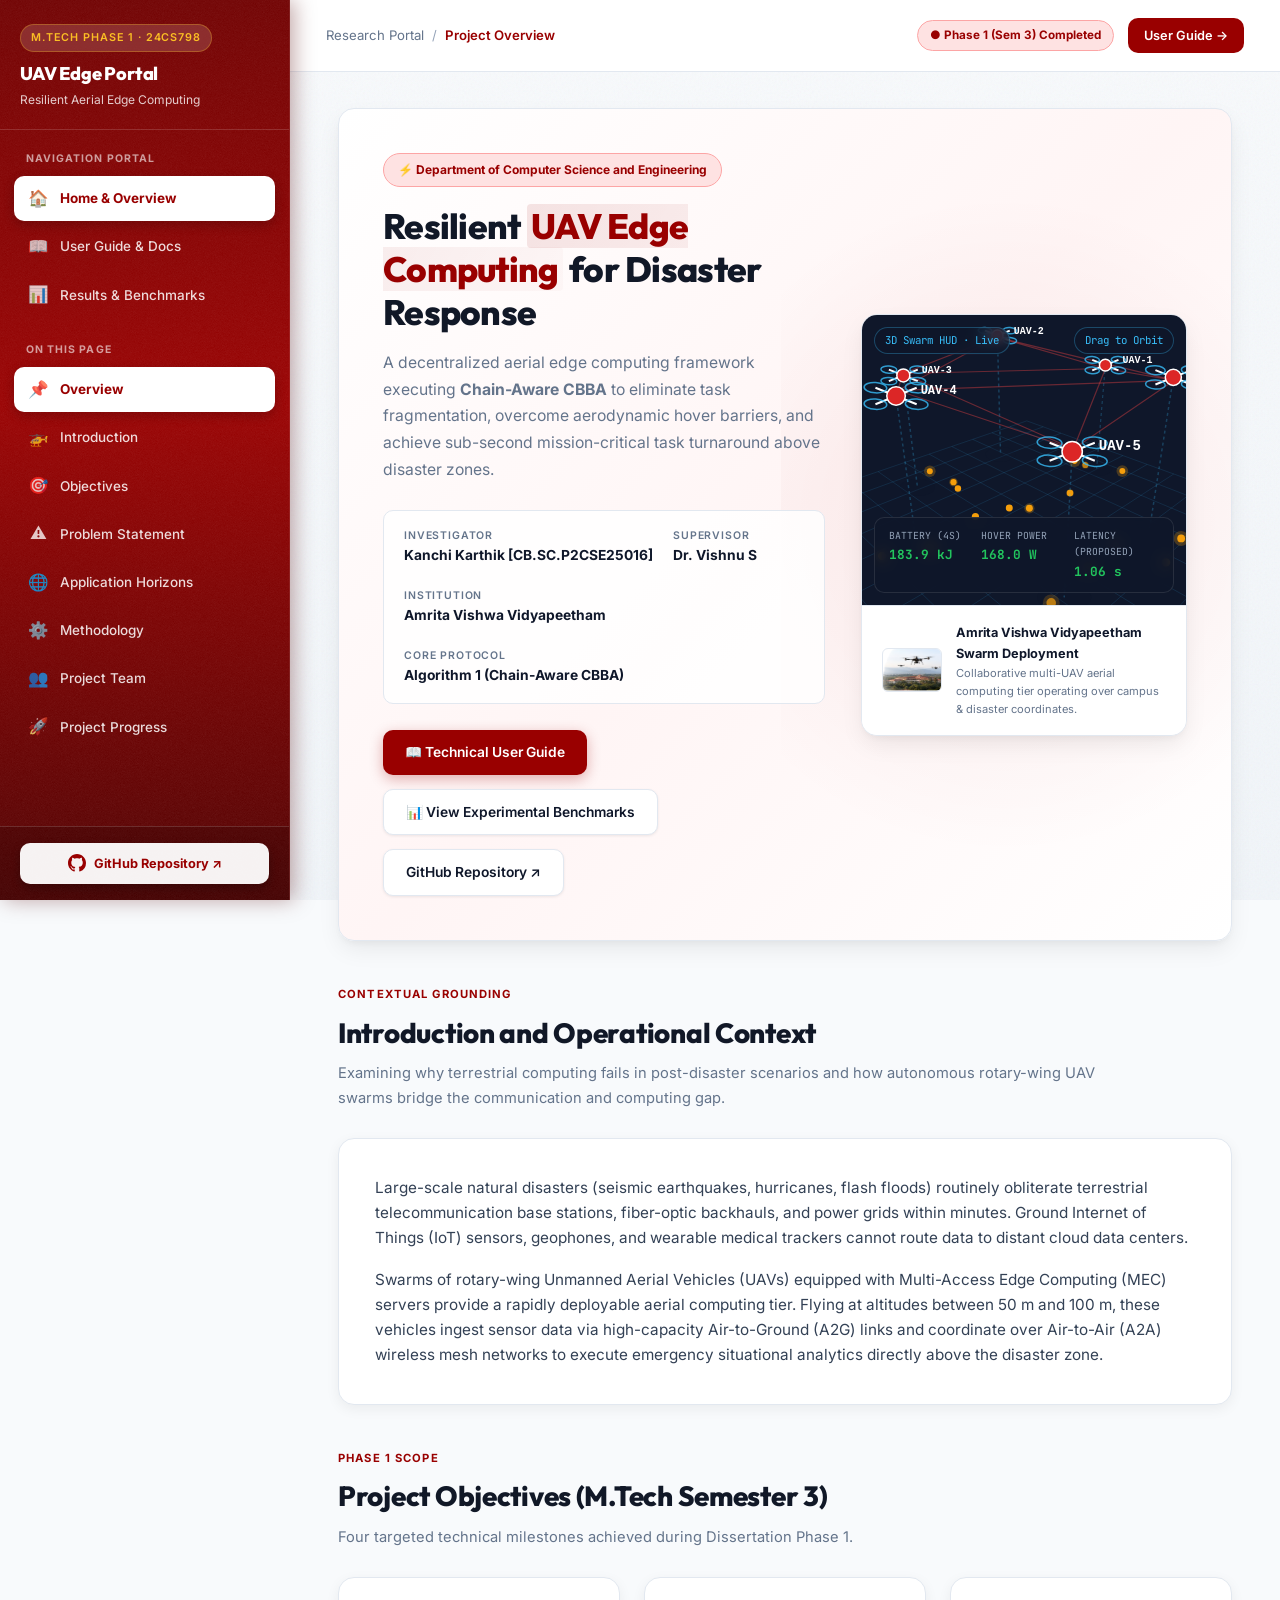
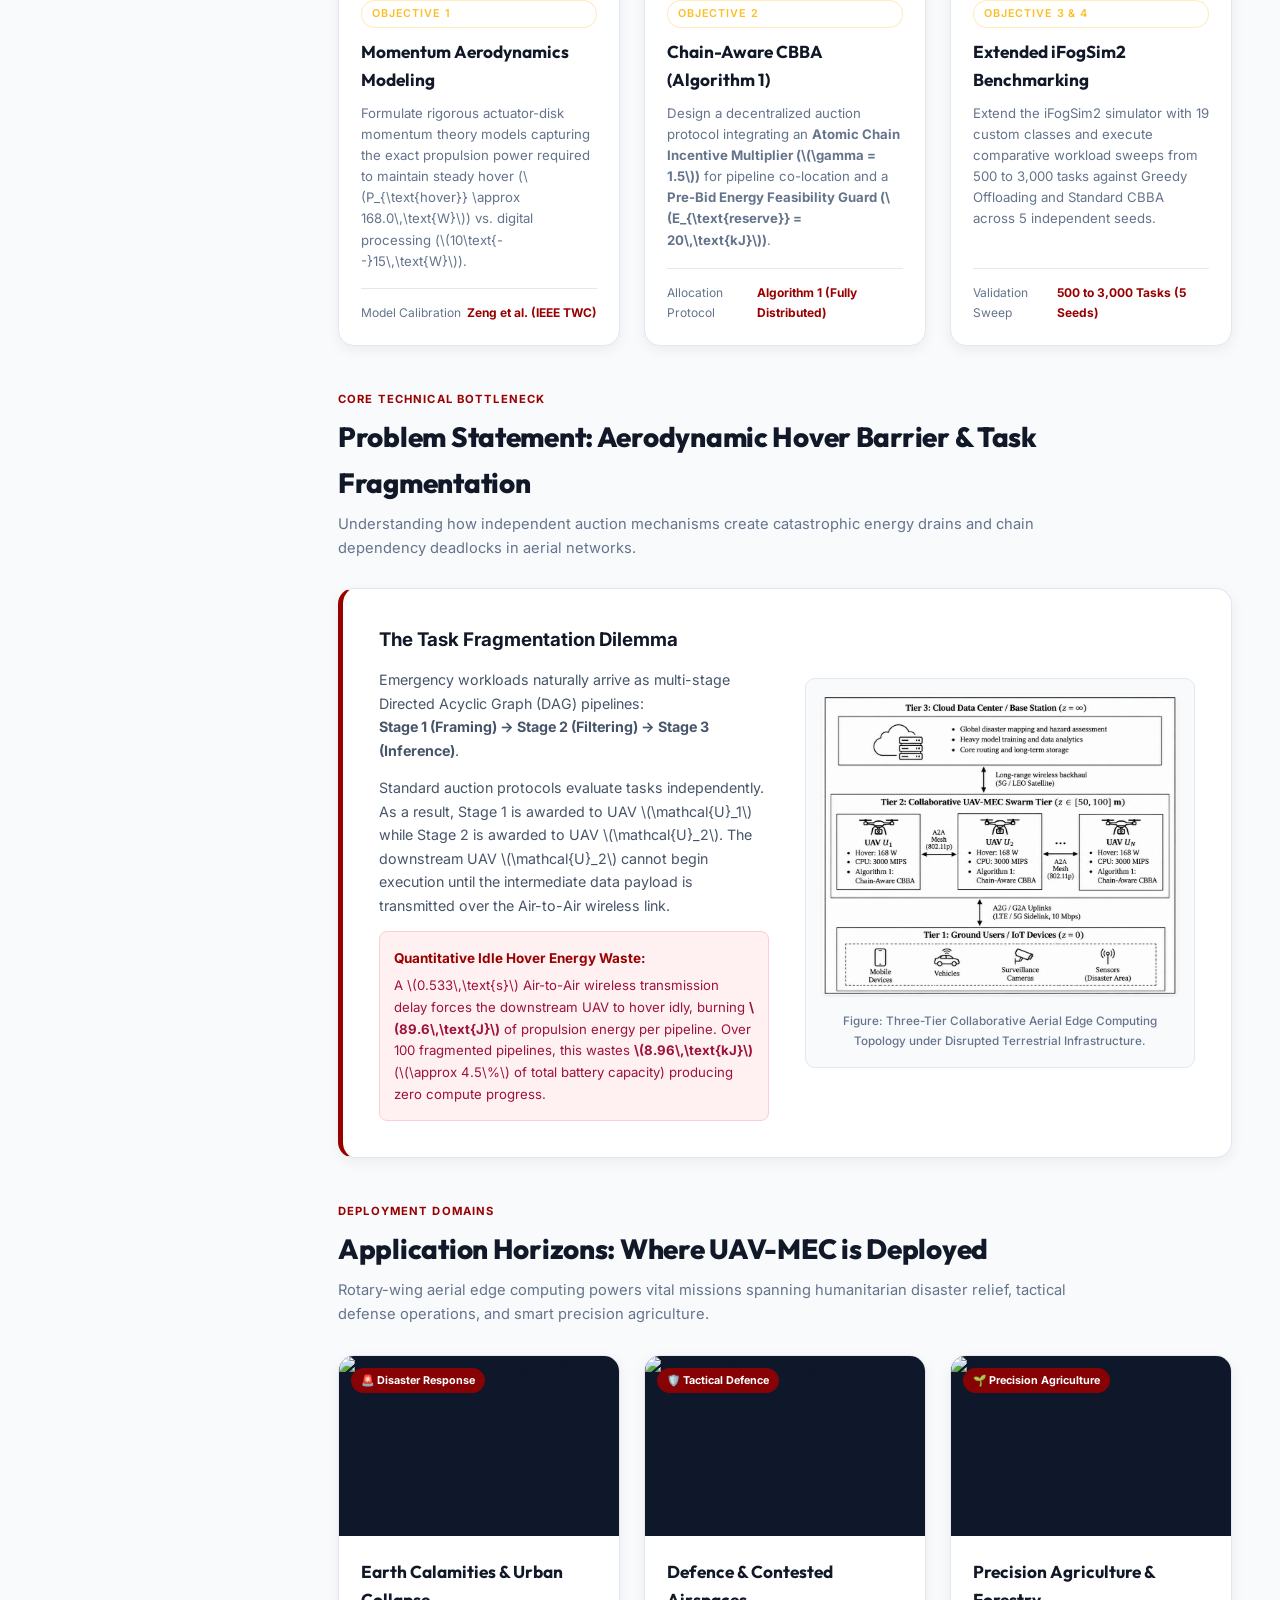
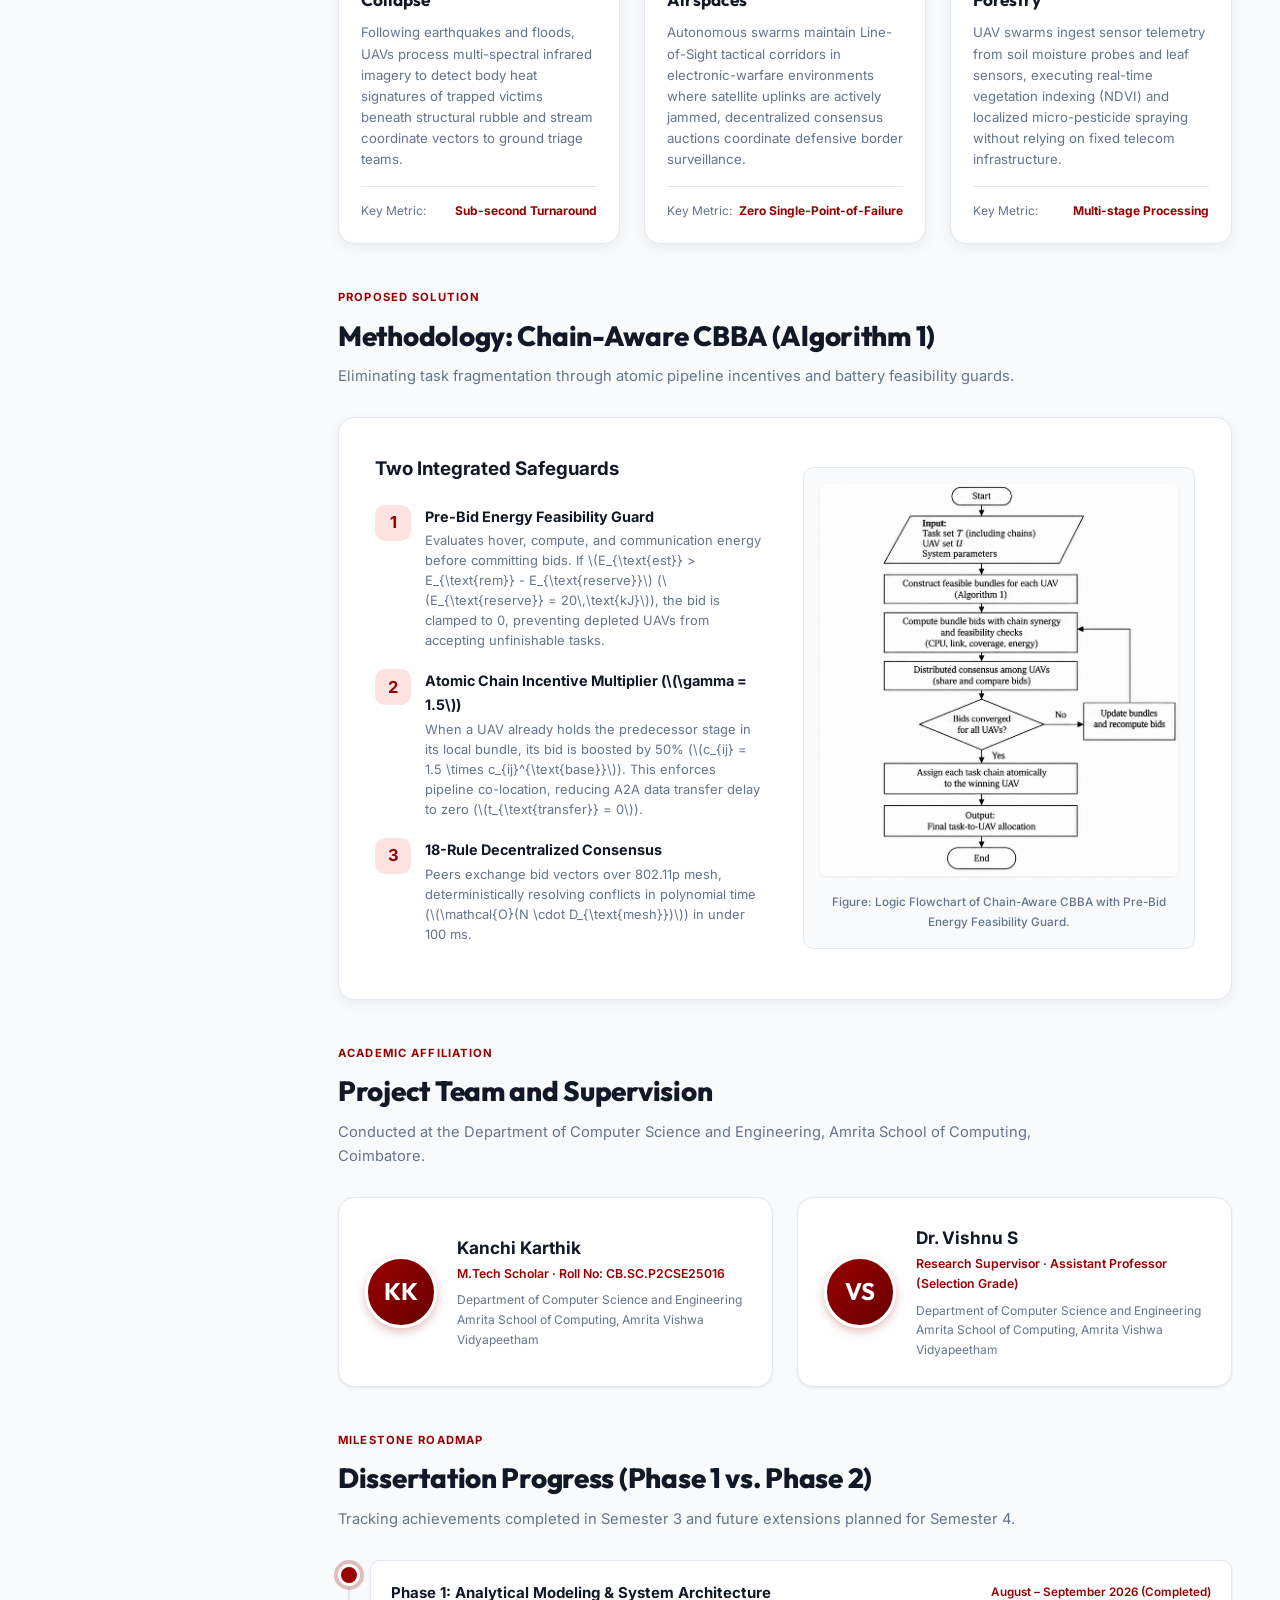
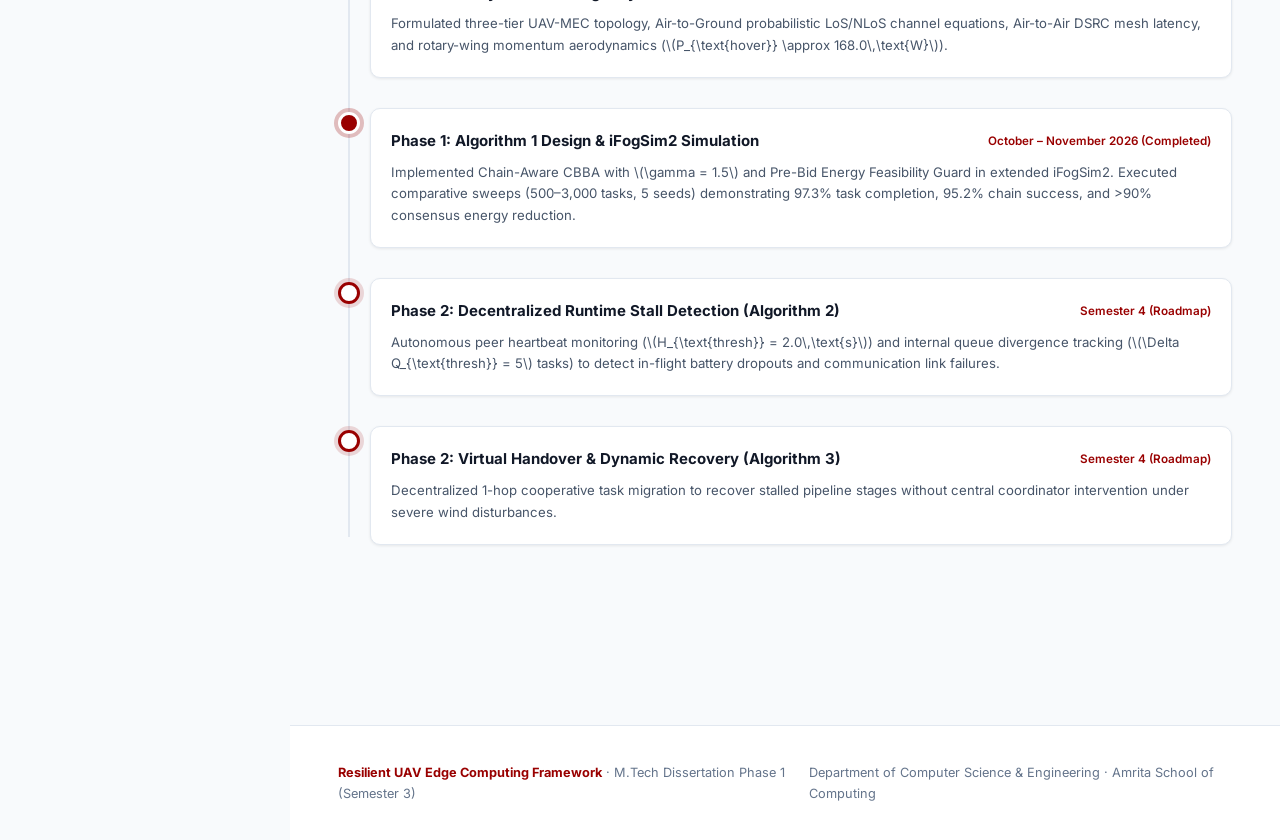
==== commit 9f95c86d: "Update supervisor name to Dr. Vishnu S and apply authentic grainure texture (remove dots)" ====
--- a/documented website/index.html
+++ b/documented website/index.html
@@ -104,7 +104,7 @@
               </div>
               <div class="meta-item">
                 <span class="meta-label">Supervisor</span>
-                <span class="meta-val">Dr. Vishnuvarthan R</span>
+                <span class="meta-val">Dr. Vishnu S</span>
               </div>
               <div class="meta-item">
                 <span class="meta-label">Institution</span>
@@ -430,9 +430,9 @@
           </div>
 
           <div class="team-card">
-            <div class="team-avatar">VR</div>
+            <div class="team-avatar">VS</div>
             <div class="team-info">
-              <h3>Dr. Vishnuvarthan R</h3>
+              <h3>Dr. Vishnu S</h3>
               <div class="team-role">Research Supervisor · Assistant Professor (Selection Grade)</div>
               <div class="team-dept">
                 Department of Computer Science and Engineering<br>
--- a/documented website/css/style.css
+++ b/documented website/css/style.css
@@ -1,7 +1,7 @@
 /* ==============================================================================
    RESILIENT UAV EDGE COMPUTING DOCUMENTATION PORTAL
    Theme: Textured Crimson Red & Clean Academic White
-   Author: Kanchi Karthik [CB.SC.P2CSE25016] | Supervisor: Dr. Vishnuvarthan R
+   Author: Kanchi Karthik [CB.SC.P2CSE25016] | Supervisor: Dr. Vishnu S
    Amrita School of Computing, Amrita Vishwa Vidyapeetham
    ============================================================================== */
 
@@ -58,11 +58,14 @@
 
 body {
   font-family: var(--font-sans);
-  background-color: var(--bg-main);
+  background-color: #f8fafc;
   color: var(--text-main);
   line-height: 1.65;
-  background-image: radial-gradient(#cbd5e1 0.75px, transparent 0.75px);
-  background-size: 24px 24px;
+  background-image: 
+    url("data:image/svg+xml,%3Csvg viewBox='0 0 512 512' xmlns='http://www.w3.org/2000/svg'%3E%3Cfilter id='grainNoise'%3E%3CfeTurbulence type='fractalNoise' baseFrequency='0.85' numOctaves='4' stitchTiles='stitch'/%3E%3CfeColorMatrix type='matrix' values='1 0 0 0 0  0 1 0 0 0  0 0 1 0 0  0 0 0 0.05 0'/%3E%3C/filter%3E%3Crect width='100%25' height='100%25' filter='url(%23grainNoise)'/%3E%3C/svg%3E"),
+    linear-gradient(180deg, #f8fafc 0%, #f1f5f9 100%);
+  background-repeat: repeat;
+  background-attachment: fixed;
   overflow-x: hidden;
 }
 
@@ -99,12 +102,10 @@
   content: "";
   position: absolute;
   top: 0; left: 0; right: 0; bottom: 0;
-  background-image: 
-    radial-gradient(rgba(255, 255, 255, 0.08) 1px, transparent 0),
-    linear-gradient(135deg, rgba(255,255,255,0.04) 25%, transparent 25%, transparent 50%, rgba(255,255,255,0.04) 50%, rgba(255,255,255,0.04) 75%, transparent 75%, transparent);
-  background-size: 16px 16px, 32px 32px;
+  background-image: url("data:image/svg+xml,%3Csvg viewBox='0 0 512 512' xmlns='http://www.w3.org/2000/svg'%3E%3Cfilter id='sidebarGrain'%3E%3CfeTurbulence type='fractalNoise' baseFrequency='0.82' numOctaves='3' stitchTiles='stitch'/%3E%3CfeColorMatrix type='matrix' values='1 0 0 0 1  0 1 0 0 1  0 0 1 0 1  0 0 0 0.085 0'/%3E%3C/filter%3E%3Crect width='100%25' height='100%25' filter='url(%23sidebarGrain)'/%3E%3C/svg%3E");
+  background-repeat: repeat;
   pointer-events: none;
-  opacity: 0.6;
+  opacity: 0.95;
 }
 
 .sidebar-header {
